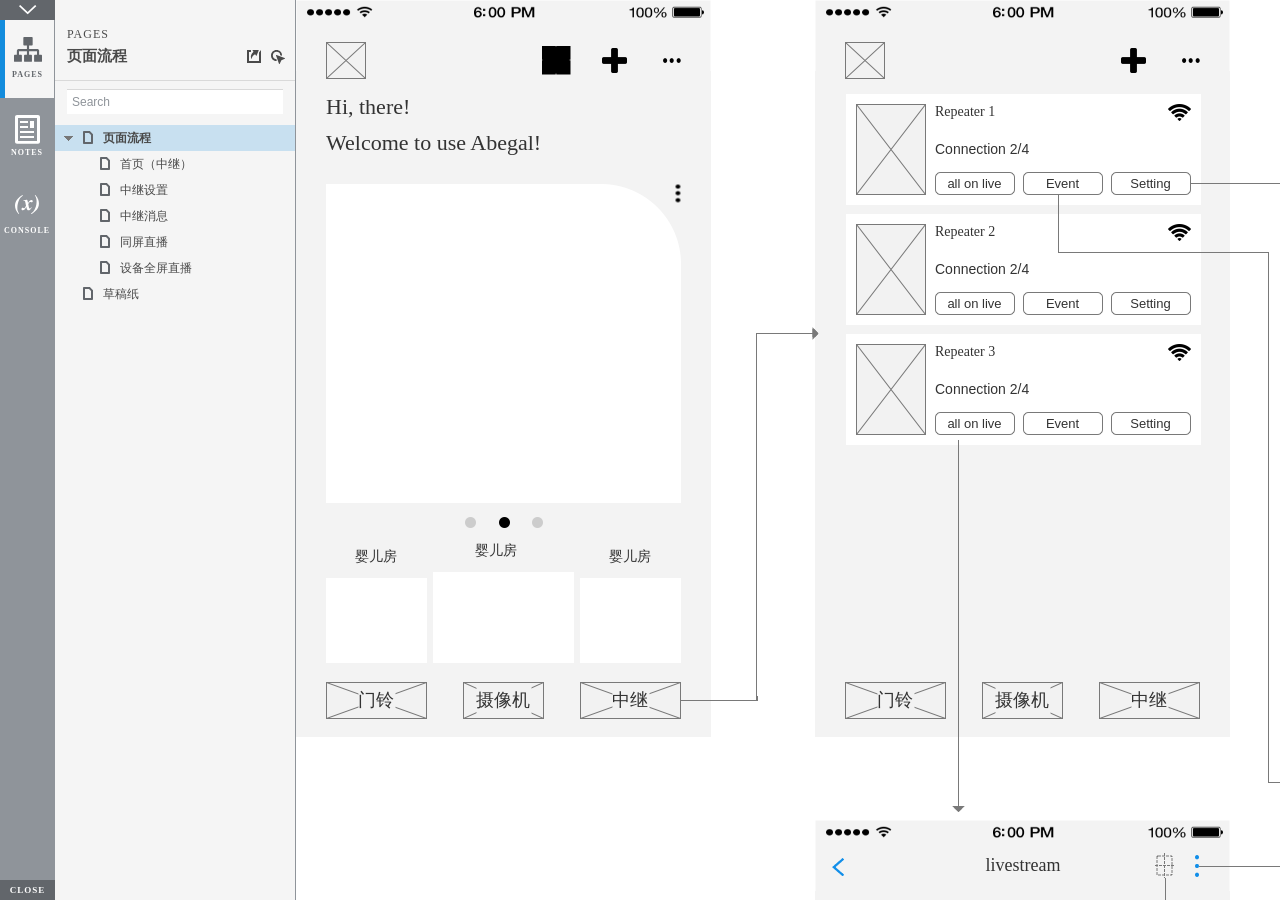
==== index.html @ 0602363d "中继模块 中继（首页） 中继设置 中继 4 路直播 中继消息&媒体管理" ====
<!DOCTYPE html>
<html xmlns="http://www.w3.org/1999/xhtml" xml:lang="en" lang="en">
<head>
    <title>Untitled Document</title>
    <meta http-equiv="X-UA-Compatible" content="IE=edge"/>
    <meta http-equiv="content-type" content="text/html; charset=utf-8" />
    <meta name="viewport" content="width=device-width, initial-scale=1.0" />
    <meta name="apple-mobile-web-app-capable" content="yes" />
    <link type="text/css" href="resources/css/reset.css" rel="Stylesheet" />
    <link type="text/css" href="resources/css/default.css" rel="Stylesheet" />
    <!--<link href='https://fonts.googleapis.com/css?family=Nunito:300' rel='stylesheet' type='text/css'>-->

    <script type="text/javascript">
        if (location.href.toString().indexOf('file://localhost/') == 0) {
            location.href = location.href.toString().replace('file://localhost/', 'file:///');
        }
    </script>

    <!-- 8.0.0.3382 -->
<script src="resources/scripts/jquery-1.7.1.min.js"></script>
<script src="resources/scripts/startPre.js"></script>
<script src="data/document.js"></script>

    <style type="text/css">

#outerContainer {
	width:1000px;
	height:1500px;
}

.vsplitbar {
    width: 3px;
    /*background: #B9B9B9;*/
    border-right: 1px solid #8f949a;
}

.vsplitbar:hover, .vsplitbar.active {
    background: #8f949a;
}

#rightPanel {
    background-color: White;
}

/*#leftPanel {
    min-width: 120px;
}*/

.splitterMask {
   position:absolute;
   top: 0;
   left: 0;
   width: 100%;
   height: 100%;
   overflow: hidden;
   background-image: url(resources/images/transparent.gif);
   z-index: 20000;
}

    </style>
    <script type="text/javascript" language="JavaScript"><!--
        var SITEMAP_COLLAPSE_VAR_NAME = 'c';
        var PLUGIN_VAR_NAME = 'g';
        var FOOTNOTES_VAR_NAME = 'fn';
        var ADAPTIVE_VIEW_VAR_NAME = 'view';
        var lastLeftPanelWidth = 295;
        var toolBarOnly = true;

        // isolate scope
        (function() {
            setUpController();
            
            var configuration = $axure.document.configuration;
            var _settings = {};
            _settings.projectId = configuration.prototypeId;
            _settings.isAxshare = configuration.isAxshare;
            _settings.loadFeedbackPlugin = configuration.loadFeedbackPlugin;
            var cHash = getHashStringVar(SITEMAP_COLLAPSE_VAR_NAME);
            _settings.startCollapsed = cHash == "1";
            if(cHash == "2") closePlayer();
            var gHash = getHashStringVar(PLUGIN_VAR_NAME);
            if(gHash == "") gHash = 1;
            _settings.startPluginGid = gHash;

            $axure.player.settings = _settings;

            $(window).bind('load', function() {
                if(CHROME_5_LOCAL && !$('body').attr('pluginDetected')) {
                    window.location = 'resources/chrome/chrome.html';
                }
            });

            $(document).ready(function() {
                $axure.page.bind('load.start', mainFrame_onload);
                $axure.messageCenter.addMessageListener(messageCenter_message);

                $(document).on('pluginShown', function (event, data) {
                    setVarInCurrentUrlHash('g', data ? data : '');
                });

                $(document).on('pluginCreated', function(event, data) {
                    if($axure.player.settings.startPluginGid == data) {
                        $axure.player.showPlugin(data);
                    }
                });

                if($axure.player.settings.loadFeedbackPlugin) {
                    if($axure.player.settings.isAxshare) {
                        $axure.utils.loadJS('/Scripts/plugins/feedback/feedback8.js');
                    } else {
                        $axure.utils.loadJS('http://share.axure.com/Scripts/plugins/feedback/feedback8.js');
                    }
                }

                if(navigator.userAgent.indexOf("MSIE") >= 0) $('#outerContainer').width('100%');
                initialize();
                if($axure.player.settings.startCollapsed) $('#outerContainer').splitter({ sizeLeft: 0 });
                else $('#outerContainer').splitter({ sizeLeft: lastLeftPanelWidth });
                $('#leftPanel').width(lastLeftPanelWidth);
                
                $(window).resize(function() { resizeContent(); });

                $('#maximizePanelContainer').hide();

                initializeLogo();

                $(window).resize();
                resizeContent();
                
                $axure.player.collapseToBar();

                if($axure.player.settings.startCollapsed) {
                    collapse();
                    $('#leftPanel').width(0);
                }

                if(MOBILE_DEVICE) {
                    $('#interfaceControlFrameMinimizeContainer').height('45px');
                    $('#interfaceControlFrameMinimizeContainer a').height('45px');
                    $('#interfaceControlFrameHeaderContainer').css('margin-top','45px');
                    $('#interfaceControlFrameCloseContainer a').css('padding','10px 0px');
                    $('#maximizePanelContainer').height('45px');//.css('top','inherit').css('bottom','0px');

                    $('body').removeClass('hashover');

                    if(IOS) {
                        $('#rightPanel').css('overflow', 'auto').css('-webkit-overflow-scrolling', 'touch').css('-ms-overflow-x', 'hidden');

                        window.addEventListener("orientationchange", function() {
                            var viewport = document.querySelector("meta[name=viewport]");
                            //so iOS doesn't zoom when switching back to portrait
                            viewport.setAttribute('content', 'width=device-width, initial-scale=1.0, maximum-scale=1.0');
                            viewport.setAttribute('content', 'width=device-width, initial-scale=1.0');
                            resizeContent();
                        }, false);

                        $axure.page.bind('load.start', function() {
                            resizeContent();
                        });
                    }
                }

            });

            function initialize() {
                var legacyQString = getQueryString("Page");
                if (legacyQString.length > 0) {
                    location.href = location.href.substring(0, location.href.indexOf("?")) + "#p=" + legacyQString;
                    return;
                }

                var mainFrame = document.getElementById("mainFrame");
                //if it's local file on safari, test if we can access mainframe after its loaded
                if(SAFARI && document.location.href.indexOf('file://') >= 0) {
                    $(mainFrame).load(function () {
                        var canAccess;
                        try {
                            var mainFrameWindow = mainFrame.contentWindow || mainFrame.contentDocument;
                            mainFrameWindow['safari_file_CORS'] = 'Y';
                            canAccess = mainFrameWindow['safari_file_CORS'] === 'Y';
                        } catch(err) {
                            canAccess = false;
                        }

                        if(!canAccess) window.location = 'resources/chrome/safari.html';
                    });
                }

                mainFrame.contentWindow.location.href = getInitialUrl();
            }

            function initializeLogo() {
                if($axure.document.configuration.logoImagePath) {
                    var image = new Image();
                    image.onload = function() {
                        $('#logoImage').css('max-width', this.width + 'px');
                        $axure.player.resizeContent();
                    };
                    image.src = $axure.document.configuration.logoImagePath;
                
                    $('#interfaceControlFrameLogoImageContainer').html('<img id="logoImage" src="" />');
                    $('#logoImage').attr('src', $axure.document.configuration.logoImagePath).load(function() { resizeContent(); });
                } else $('#interfaceControlFrameLogoImageContainer').hide();

                if ($axure.document.configuration.logoImageCaption) {
                    $('#interfaceControlFrameLogoCaptionContainer').html($axure.document.configuration.logoImageCaption);
                } else $('#interfaceControlFrameLogoCaptionContainer').hide();

                if(!$('#interfaceControlFrameLogoImageContainer').is(':visible') && !$('#interfaceControlFrameLogoCaptionContainer').is(':visible')) {
                    $('#interfaceControlFrameLogoContainer').hide();
                }
            }

            var resizeContent = $axure.player.resizeContent = function() {
                var newHeight = $(window).height();
                var newWidth = $(window).width();

                var controlContainerHeight = newHeight;// - 30;
                if($('#interfaceControlFrameLogoContainer').is(':visible')) controlContainerHeight -= $('#interfaceControlFrameLogoContainer').outerHeight();// + 16;

                $('#outerContainer').height(newHeight).width(newWidth);
                $('.vsplitbar').height(newHeight);
                $('#leftPanel').height(newHeight);
                $('#interfaceControlFrame').height(newHeight);
                $('#interfaceControlFrameContainer').height(newHeight);
                $('#interfaceControlFrameHostContainer').height(controlContainerHeight);

                $('#rightPanel').height(newHeight);
                $('#mainFrame').height(newHeight);

                if($('#leftPanel').is(':visible')) $('#rightPanel').width($(window).width() - $('#leftPanel').width() - 1);// $('.vsplitbar').width());
                else $('#rightPanel').width($(window).width());

                $(document).trigger('ContainerHeightChange',[controlContainerHeight]);

                if(MOBILE_DEVICE) {
                    if(!(getHashStringVar(ADAPTIVE_VIEW_VAR_NAME).length > 0)) $axure.messageCenter.postMessage('setAdaptiveViewForSize', {'width':newWidth, 'height':$('#rightPanel').height()});
                }
            }

            var collapseToBar = $axure.player.collapseToBar = function() {
                lastLeftPanelWidth = $('#leftPanel').width();
                $('#leftPanel').width('55px');
                $('.vsplitbar').hide();
                $('#rightPanel').width($(window).width() - $('#leftPanel').width());
                $(window).resize();
                $('#outerContainer').trigger('resize');
                toolBarOnly = true;
            }

            var expandFromBar = $axure.player.expandFromBar = function() {
                if($('.vsplitbar').is(':visible')) return;

                $('#leftPanel').width(lastLeftPanelWidth);
                $('.vsplitbar').show();
                $('#rightPanel').width($(window).width() - $('#leftPanel').width() - 1);// $('.vsplitbar').width());
                $(window).resize();
                $('#outerContainer').trigger('resize');
                toolBarOnly = false;
            }

        })();

        function messageCenter_message(message, data) {
            if(message == 'expandFrame') expand();
            else if(message == 'getCollapseFrameOnLoad' && $axure.player.settings.startCollapsed && !MOBILE_DEVICE) $axure.messageCenter.postMessage('collapseFrameOnLoad');
        }

        
        function getInitialUrl() {
            var pageName = getHashStringVar("p");
            if(pageName.length > 0) return pageName + ".html";
            else {
                var url = getFirstPageUrl($axure.document.sitemap.rootNodes);
                return (url ? url : "about:blank");
            }
        }

        function getFirstPageUrl(nodes) {
            for (var i = 0; i < nodes.length; i++) {
                var node = nodes[i];
                if (node.url) return node.url;
                else {
                    var hasChildren = (node.children && node.children.length > 0);
                    if (hasChildren) {
                        var url = getFirstPageUrl(node.children);
                        if (url) return url;
                    }
                }
            }
            return null;
        }

        function closePlayer() {
            if($axure.page.location) window.location.href = $axure.page.location;
            else {
                var pageFile = getInitialUrl();
                var currentLocation = window.location.toString();
                window.location.href = currentLocation.substr(0, currentLocation.lastIndexOf("/") + 1) + pageFile;
            }
        }

        function replaceHash(newHash) {
            var currentLocWithoutHash = window.location.toString().split('#')[0];

            //We use replace so that every hash change doesn't get appended to the history stack.
            //We use replaceState in browsers that support it, else replace the location
            if(typeof window.history.replaceState != 'undefined') {
                try {
                    //Chrome 45 (Version 45.0.2454.85 m) started throwing an error here when generated locally (this only happens with sitemap open) which broke all interactions.
                    //try catch breaks the url adjusting nicely when the sitemap is open, but all interactions and forward and back buttons work.
                    //Uncaught SecurityError: Failed to execute 'replaceState' on 'History': A history state object with URL 'file:///C:/Users/Ian/Documents/Axure/HTML/Untitled/start.html#p=home' cannot be created in a document with origin 'null'.
                    window.history.replaceState(null, null, currentLocWithoutHash + newHash);
                } catch(ex) {}
            } else {
                window.location.replace(currentLocWithoutHash + newHash);
            }
        }

        function collapse() {
            setVarInCurrentUrlHash('c', 1);
            if(!toolBarOnly) lastLeftPanelWidth = $('#leftPanel').width();

            $('#maximizePanelContainer').show();
            $('#leftPanel').hide();
            $('.vsplitbar').hide();
            $('#rightPanel').width($(window).width());
            $(window).resize();
            $('#outerContainer').trigger('resize');

            $(document).trigger('sidebarCollapse');

            if(MOBILE_DEVICE) {
                $('#maximizePanelContainer').animate({
                    top:$('#rightPanel').height() - $('#maximizePanelContainer').height()
                }, 300, 'swing', function() {
                    $('#maximizePanelContainer').css('top', 'inherit').css('bottom', '0px');
                });
            }
        }

        function expand() {
            if(MOBILE_DEVICE) {
                $('#maximizePanelContainer').css('top', '0px').css('bottom', 'inherit');
            }

            deleteVarFromCurrentUrlHash('c');
            $('#maximizePanelContainer').hide();
            $('#leftPanel').width(lastLeftPanelWidth);
            $('#leftPanel').show();
            if(!toolBarOnly) {
                $('.vsplitbar').show();
                $('#rightPanel').width($(window).width() - $('#leftPanel').width() - 1);
            } else {
                $axure.player.collapseToBar();
            }
            $(window).resize();
            $('#outerContainer').trigger('resize');

            $(document).trigger('sidebarExpanded');
        }


        function mainFrame_onload() {
            if($axure.page.pageName) document.title = $axure.page.pageName;
        }

        function getQueryString(query) {
            var qstring = self.location.href.split("?");
            if(qstring.length < 2) return "";
            return GetParameter(qstring, query);
        }
        
        function GetParameter(qstring, query) {
            var prms = qstring[1].split("&");
            var frmelements = new Array();
            var currprmeter, querystr = "";

            for(var i = 0; i < prms.length; i++) {
                currprmeter = prms[i].split("=");
                frmelements[i] = new Array();
                frmelements[i][0] = currprmeter[0];
                frmelements[i][1] = currprmeter[1];
            }

            for(j = 0; j < frmelements.length; j++) {
                if(frmelements[j][0].toLowerCase() == query.toLowerCase()) {
                    querystr = frmelements[j][1];
                    break;
                }
            }
            return querystr;
        }
        
        function getHashStringVar(query) {
            var qstring = self.location.href.split("#");
            if(qstring.length < 2) return "";
            return GetParameter(qstring, query);
        }

        function setHashStringVar(currentHash, varName, varVal) {
            var varWithEqual = varName + '=';
            var poundVarWithEqual = varVal === '' ? '' :  '#' + varName + '=' + varVal;
            var ampVarWithEqual = varVal === '' ? '' :  '&' + varName + '=' + varVal;
            var hashToSet = '';

            var pageIndex = currentHash.indexOf('#' + varWithEqual);
            if(pageIndex == -1) pageIndex = currentHash.indexOf('&' + varWithEqual);
            if(pageIndex != -1) {
                var newHash = currentHash.substring(0, pageIndex);

                newHash = newHash == '' ? poundVarWithEqual : newHash + ampVarWithEqual;

                var ampIndex = currentHash.indexOf('&', pageIndex + 1);
                if(ampIndex != -1) {
                    newHash = newHash == '' ? '#' + currentHash.substring(ampIndex + 1) : newHash + currentHash.substring(ampIndex);
                }
                hashToSet = newHash;
            } else if(currentHash.indexOf('#') != -1) {
                hashToSet = currentHash + ampVarWithEqual;
            } else {
                hashToSet = poundVarWithEqual;
            }

            if(hashToSet != '' || varVal == '') {
                return hashToSet;
            }

            return null;
        }

        function setVarInCurrentUrlHash(varName, varVal) {
            var newHash = setHashStringVar(window.location.hash, varName, varVal);

            if(newHash != null) {
                replaceHash(newHash);
            }
        }

        function deleteHashStringVar(currentHash, varName) {
            var varWithEqual = varName + '=';

            var pageIndex = currentHash.indexOf('#' + varWithEqual);
            if(pageIndex == -1) pageIndex = currentHash.indexOf('&' + varWithEqual);
            if(pageIndex != -1) {
                var newHash = currentHash.substring(0, pageIndex);

                var ampIndex = currentHash.indexOf('&', pageIndex + 1);

                //IF begin of string....if none blank, ELSE # instead of & and rest
                //IF in string....prefix + if none blank, ELSE &-rest
                if(newHash == '') { //beginning of string
                    newHash = ampIndex != -1 ? '#' + currentHash.substring(ampIndex + 1) : '';
                } else { //somewhere in the middle
                    newHash = newHash + (ampIndex != -1 ? currentHash.substring(ampIndex) : '');
                }

                return newHash;
            }

            return null;
        }

        function deleteVarFromCurrentUrlHash(varName) {
            var newHash = deleteHashStringVar(window.location.hash, varName);

            if(newHash != null) {
                replaceHash(newHash);
            }
        }
    --></script>
    
    <link type="text/css" rel="Stylesheet" href="plugins/sitemap/styles/sitemap.css" />
    <link type="text/css" rel="Stylesheet" href="plugins/page_notes/styles/page_notes.css" />
    <link type="text/css" rel="Stylesheet" href="plugins/debug/styles/debug.css" />
    <script src="resources/scripts/startPost.js"></script>


    <!--<link type="text/css" rel="Stylesheet" href="plugins/recordplay/styles/recordplay.css" />
    <script type="text/javascript" src="plugins/recordplay/recordplay.js"></script>-->
    

</head>
<body scroll="no" class="hashover">
    <div id="outerContainer">

        <div id="leftPanel">
            <div id="interfaceControlFrame">
                <div id="interfaceControlFrameMinimizeContainer">
                    <a title="Collapse" id="interfaceControlFrameMinimizeButton" onclick="collapse();">&nbsp;</a>
                </div>
                <div id="interfaceControlFrameHeaderContainer">
                    <ul id="interfaceControlFrameHeader"></ul>
                </div>
                <div id="interfaceControlFrameContainer">
                    <div id="interfaceControlFrameLogoContainer">
                        <div id="interfaceControlFrameLogoImageContainer"></div>
                        <div id="interfaceControlFrameLogoCaptionContainer"></div>
                    </div>
                    <div id="interfaceControlFrameHostContainer">
                    </div>
                </div>
                <div id="interfaceControlFrameCloseContainer">
                    <a title="Close" id="interfaceControlFrameCloseButton" onclick="closePlayer();">CLOSE</a>
                </div>
            </div>
        </div>
        <div id="rightPanel">
            <iframe id="mainFrame" name="mainFrame" width="100%" height="100%" src="" frameborder="0" style="display: block;" webkitallowfullscreen mozallowfullscreen allowfullscreen></iframe>
        </div>

    </div>

    <div id="maximizePanelContainer">
        <iframe id="expandFrame" src="resources/expand.html" width="100%" height="100%" scrolling="no" allowtransparency="true" frameborder="0"></iframe>
    </div>

</body>
</html>
---- resources/css/default.css ----
﻿body {
  font-family : Arial, Helvetica, Sans-Serif;
  background-color: #8f949a;
  overflow:hidden;
}
a {
  cursor: pointer;
}

input[type="radio"], input[type="checkbox"] {
    margin: 0px 9px 0px 0px;
    vertical-align: bottom;
}

input {
    -webkit-box-sizing: border-box;
    -moz-box-sizing: border-box;
    box-sizing: border-box;
}

#maximizePanelContainer {
  font-size: 4px;
  position:absolute;
  left: 0px;
  top: 0px;
  width: 55px;
  height: 20px;
  overflow: visible;
  z-index: 1000;
}
#maximizePanelOver {
    position: absolute;
    left: 0px;
    top: 0px;
    width: 55px;
    height: 20px;
}
.maximizePanel {
    position: absolute;
    left: 0px;
    top: 0px;
    width: 55px;
    height: 20px;
    background: #a2a2a2 url('../images/expand.png') no-repeat center center;
    background: url('../images/expand.svg') no-repeat center center, linear-gradient(rgba(200,200,200,.5),rgba(200,200,200,.5));
    cursor: pointer;
}

#interfaceControlFrameMinimizeContainer {
  position:absolute;
    top: 0px;
    left: 0px;
  font-size: 2px; /*for IE*/
  text-align: right;
  z-index: 100;
    height: 20px;
    width: 55px;
    background-color: #62666b;
}
#interfaceControlFrameMinimizeContainer a {
    display: inline-block;
    width: 55px;
    height: 20px;
    font-size: 2px;
    background: url('../images/close.png') no-repeat center center;
    background: url('../images/close.svg') no-repeat center center, linear-gradient(transparent,transparent);
    text-decoration: none;
}

.hashover #interfaceControlFrameMinimizeContainer a:hover {
    background: url('../images/close_hover.png') no-repeat center center;
    background: url('../images/close_hover.svg') no-repeat center center, linear-gradient(transparent,transparent);
}

#interfaceControlFrame {
    margin: 0px 0px 0px 55px;
}

#interfaceControlFrameCloseContainer {
    /*display: none;*/
    position:absolute;
    bottom: 0px;
    left: 0px;
    font-size: 9px;
    font-family: 'Trebuchet MS';
    font-weight: bold;
    letter-spacing: 1px;
    z-index: 100;
    width: 55px;
    background-color: #62666b;
    text-align: center;  
}
#interfaceControlFrameCloseContainer a {
    display: inline-block;
    width: 55px;
    color: #ffffff;
    padding: 5px 0px;
}

#interfaceControlFrameHeader li a {
    display: block;
    width: 54px;
    height: 78px;
    text-align: center;
    padding-top: 50px;
    outline: none;
    margin-right: 1px;
    text-decoration: none;
    color: #ffffff;
    white-space: nowrap;
    background-color: transparent;
    background-repeat: no-repeat;
    background-position: 50% 17px;
    box-sizing: border-box;
    -moz-box-sizing: border-box;
    -webkit-box-sizing: border-box;
    border-left: 4px solid transparent;
    border-right: 4px solid transparent;
}

.hashover #interfaceControlFrameHeader li a:hover {
    background-color: transparent;
    background-repeat: no-repeat;
    background-position: 50% 17px;
    color: #c2c2c2;
}

#interfaceControlFrameHeader li a.selected, #interfaceControlFrameHeader li a.selected:hover {
    background-color: #f5f5f5;
    background-repeat: no-repeat;
    background-position: 50% 17px;
    color: #62666b;
    border-left: 5px solid #138CDD;
}

#interfaceControlFrameHeaderContainer {
    float: left;
    overflow: visible;
    width: 55px;
    margin-left: -55px;
    margin-top: 20px;
}

#interfaceControlFrameHeader {
    position: relative;
    list-style: none;
    font-size: 8px;
    z-index: 50;
    font-family: 'Trebuchet MS';
    font-weight: bold;
    letter-spacing: 1px;
}

#interfaceControlFrameContainer {
    float: right;
    background-color: #f5f5f5;
    overflow: hidden;
    width: 100%;
}

#interfaceControlFrameLogoContainer {
  background-color: White;
  padding: 20px 10px 10px 10px;
  overflow: hidden;
}

#interfaceControlFrameLogoImageContainer {
  text-align: center;
}

#interfaceControlFrameLogoCaptionContainer {
  text-align: center;
  margin: 5px 10px 0px 10px;
  font-size: 12px;
  color: #4a4a4a;
}

#logoImage {
    width: 100%;
}

.emptyStateContainer {
    text-align: center;
    padding: 0px 10px;
    margin-top: 32px
}

.emptyStateTitle {
    margin: 0px 0px 9px 0px;
    font-weight: bold;
}

.emptyStateContent {
    line-height: 16px;
}

.dottedDivider {
    height: 2px;
    margin: 15px 0px 15px 0px;
    background: url('../images/divider.png') no-repeat center center;
    background: url('../images/divider.svg') no-repeat center center, linear-gradient(transparent,transparent);
}

.nondottedDivider {
    height: 2px;
    margin: 9px 0px 9px 0px;
}
---- plugins/sitemap/styles/sitemap.css ----
﻿
#sitemapHost {
    font-size: 12px;
    color:#4a4a4a;
    height: 100%;
}

#sitemapHostBtn a {
    background: url('images/sitemap_on.png');
    background: url('images/sitemap_on.svg'),linear-gradient(transparent, transparent);
}

.hashover #sitemapHostBtn a:hover {
    background: url('images/sitemap_hover.png');
    background: url('images/sitemap_hover.svg'),linear-gradient(transparent, transparent);
}

#sitemapHostBtn a.selected, #sitemapHostBtn a.selected:hover {
    background: url('images/sitemap_off.png');
    background: url('images/sitemap_off.svg'),linear-gradient(transparent, transparent);
}

#sitemapHost .pageButtonHeader {
    top: -27px;
}

#sitemapTreeContainer {
    overflow: auto;
    width: 100%;
    height: 100%;
    -webkit-overflow-scrolling: touch;
}

.sitemapTree {
    margin: 0px 0px 10px 0px;
    overflow:visible;
}

.sitemapTree ul {
    list-style-type: none;
    margin: 0px 0px 0px 0px;
    padding-left: 0px;
}

.sitemapPlusMinusLink 
{
}

.sitemapMinus 
{
	vertical-align:middle;
    background: url('images/minus.gif');
    background-repeat: no-repeat;
	margin-right: 3px;	
	margin-bottom: 1px;
    height:9px;
    width:9px;
    display:inline-block;
}

.sitemapPlus 
{
	vertical-align:middle;
    background: url('images/plus.gif');
    background-repeat: no-repeat;
	margin-right: 3px;	
	margin-bottom: 1px;
	height:9px;
    width:9px;
    display:inline-block;
}

.sitemapPageLink 
{
    margin-left: 0px;
}

.sitemapPageIcon 
{
	margin: 0px 0px -3px 4px;
    width: 16px;
    height: 16px;
    display: inline-block;
    background: url('images/page.png') no-repeat center center;
    background: url('images/page.svg') no-repeat center center, linear-gradient(transparent,transparent);
}

.sitemapFlowIcon
{
    background: url('images/flow.png') no-repeat center center;
    background: url('images/flow.svg') no-repeat center center, linear-gradient(transparent,transparent);
}

.sitemapFolderIcon
{
    background: url('images/folder_closed.png') no-repeat center center;
    background: url('images/folder_closed.svg') no-repeat center center, linear-gradient(transparent,transparent);
}

.sitemapFolderOpenIcon
{
    background: url('images/folder_open.png') no-repeat center center;
    background: url('images/folder_open.svg') no-repeat center center, linear-gradient(transparent,transparent);
}

.sitemapPageName 
{
    margin-left: 7px;
}

.sitemapNode 
{
    /*margin:4px 0px 4px 0px;*/
    white-space:nowrap;
}

.sitemapPageLinkContainer {
    /*display: inline-block;*/
    margin-left: 0px;
    padding: 4px 0px 4px 0px;
}
/*
.sitemapNode div
{
	padding-top: 1px; 
	padding-bottom: 3px;
    padding-left: 20px;
	height: 14px;
}
*/

.sitemapExpandableNode 
{
	margin-left: 0px;
}

.sitemapHighlight 
{
    /*display: inline-block;*/
	background-color : #C8E0F0;
    font-weight: bold;
}

.sitemapGreyedName
{
	color: #AAA;
}


.pluginNameHeader
{
    font-family: 'Trebuchet MS';
	font-size: 12px;
    letter-spacing: 1px;
	/*font-weight: bold;*/
	white-space: nowrap;
    margin-bottom: 5px;
}

.pageNameHeader
{
    font-family: 'Trebuchet MS';
    /*display: inline-block;*/
    /*float: left;*/
	font-size: 15px;
	font-weight: bold;
	/*height: 23px;*/
    padding-right: 77px;
	white-space: nowrap;
    overflow: hidden;
    text-overflow: ellipsis;
}

.pageButtonHeader
{
    float: right;
    position: relative;
    /*width: 72px;*/
	height: 24px;
    top: -22px;
    margin-bottom: -24px;
}

.sitemapHeader
{
    padding-top: 27px;
    border-bottom: 1px solid #d9d9d9;
    min-width: 110px;
}

.sitemapToolbar {
    margin: 0px 5px 14px 12px;
}

.sitemapToolbarButton
{
    float: left;
    width: 22px;
    height: 22px;
    border: 1px solid transparent;
}

#linksButton {
    background: url('images/share.png') no-repeat center center;
    background: url('images/share.svg') no-repeat center center, linear-gradient(transparent,transparent);
}

#linksButton:hover {
    background: url('images/share_hover.png') no-repeat center center;
    background: url('images/share_hover.svg') no-repeat center center, linear-gradient(transparent,transparent);
}

#linksButton.sitemapToolbarButtonSelected, .hashover #linksButton.sitemapToolbarButtonSelected:hover {
    background: url('images/share_on.png') no-repeat center center;
    background: url('images/share_on.svg') no-repeat center center, linear-gradient(transparent,transparent);
}

#adaptiveButton {
    background: url('images/views.png') no-repeat center center;
    background: url('images/views.svg') no-repeat center center, linear-gradient(transparent,transparent);
}

#adaptiveButton:hover {
    background: url('images/views_hover.png') no-repeat center center;
    background: url('images/views_hover.svg') no-repeat center center, linear-gradient(transparent,transparent);
}

#adaptiveButton.sitemapToolbarButtonSelected, #adaptiveButton.sitemapToolbarButtonSelected:hover {
    background: url('images/views_on.png') no-repeat center center;
    background: url('images/views_on.svg') no-repeat center center, linear-gradient(transparent,transparent);
}

#highlightInteractiveButton {
    background: url('images/hotspots.png') no-repeat center center;
    background: url('images/hotspots.svg') no-repeat center center, linear-gradient(transparent,transparent);
    margin-top: 1px;
}

#highlightInteractiveButton:hover {
    background: url('images/hotspots_hover.png') no-repeat center center;
    background: url('images/hotspots_hover.svg') no-repeat center center, linear-gradient(transparent,transparent);
}

#highlightInteractiveButton.sitemapToolbarButtonSelected, #highlightInteractiveButton.sitemapToolbarButtonSelected:hover {
    background: url('images/hotspots_on.png') no-repeat center center;
    background: url('images/hotspots_on.svg') no-repeat center center, linear-gradient(transparent,transparent);
}

/*#variablesButton {
    background: url('images/229_variables_16.png') no-repeat center center;
}*/

#searchButton {
    background: url('images/232_search_16.png') no-repeat center center;
}

.sitemapLinkContainer
{
	margin-top: 8px;
	padding-right: 5px;
	/*font-size: 12px;*/
}

.sitemapLinkField 
{
	width: 100%;
	font-size: 12px;
	margin-top: 3px;
    padding: 5px;
}

.sitemapRadioSelected {
    font-weight: bold;
}

.sitemapOptionContainer
{
	margin-top: 8px;
	padding-right: 5px;
	/*font-size: 12px;*/
}

#sitemapOptionsDiv
{
	margin-top: 10px;
	/*margin-left: 16px;*/
}

#viewSelectDiv
{
    padding: 2px 0px 0px 0px;
	/*margin-left: 5px;*/
}

#viewSelect
{
	width: 70%;
}

.sitemapUrlOption
{
	padding-bottom: 8px;
}

.optionLabel
{
	font-size: 12px;
}

.sitemapPopupContainer
{
    display: none;
    position: absolute;
	background-color: #F4F4F4;
	border: 1px solid #B9B9B9;
	padding: 5px 5px 5px 5px;
	margin: 5px 0px 0px 5px;
    z-index: 1;
}

#sitemapLinksContainer {
    border-top: 1px solid #d9d9d9;
    padding: 10px;
    margin-left: 0px;
    /*line-height: 18px;*/
}

#adaptiveViewsContainer {
    border-top: 1px solid #d9d9d9;
    padding: 10px;
    margin-left: 0px;
    line-height: 18px;
}

.adaptiveViewOption
{
	padding: 2px;
}

.adaptiveViewOption:hover
{ 
	background-color: rgb(204,235,248);
	cursor: pointer;
}

.currentAdaptiveView {
    font-weight: bold;
}

.adaptiveCheckboxDiv {
	height: 15px;
	width: 15px;
	float: left;
}

.checkedAdaptive {
	background: url('images/adaptivecheck.png') no-repeat center center;
}

/*#variablesContainer 
{
	max-height: 350px;
	overflow: auto;
}*/

/*#variablesClearLink 
{
	color: #069;
	left: 5px;
}*/

#searchDiv {
    padding: 8px 12px 11px 12px;
}

#searchBox {
    width: 100%;
    border: none;
    border-top: 1px solid #d9d9d9;
    /*border-bottom: 1px solid #d9d9d9;*/
    padding: 5px;
    font-size: 12px;
}

.searchBoxHint 
{
	color: #8f949a;
	/*font-style: italic;*/
}

#sitemapLinksPageName
{
	font-weight: bold;
}

#sitemapOptionsHeader
{
	font-weight: bold;
}
---- plugins/page_notes/styles/page_notes.css ----
﻿#pageNotesHost {
    font-size: 12px;
    color:#4a4a4a;
    height: 100%;
}

#pageNotesHostBtn a {
    background: url('images/notes_on.png');
    background: url('images/notes_on.svg'),linear-gradient(transparent, transparent);
}

.hashover #pageNotesHostBtn a:hover {
    background: url('images/notes_hover.png');
    background: url('images/notes_hover.svg'),linear-gradient(transparent, transparent);
}

#pageNotesHostBtn a.selected, #pageNotesHostBtn a.selected:hover {
    background: url('images/notes_off.png');
    background: url('images/notes_off.svg'),linear-gradient(transparent, transparent);
}

#footnotesButton {
    background: url('images/footnotes.png') no-repeat center center;
    background: url('images/footnotes.svg') no-repeat center center,linear-gradient(transparent, transparent);
}

#footnotesButton:hover {
    background: url('images/footnotes_hover.png') no-repeat center center;
    background: url('images/footnotes_hover.svg') no-repeat center center,linear-gradient(transparent, transparent);
}

#footnotesButton.sitemapToolbarButtonSelected, #footnotesButton.sitemapToolbarButtonSelected:hover {
    background: url('images/footnotes_on.png') no-repeat center center;
    background: url('images/footnotes_on.svg') no-repeat center center,linear-gradient(transparent, transparent);
}

.nextPageButton {
    background: url('images/forward.png') no-repeat center center;
    background: url('images/forward.svg') no-repeat center center,linear-gradient(transparent, transparent);    
}

.nextPageButton:hover {
    background: url('images/forward_hover.png') no-repeat center center;
    background: url('images/forward_hover.svg') no-repeat center center,linear-gradient(transparent, transparent);    
}

.prevPageButton {
    background: url('images/back.png') no-repeat center center;
    background: url('images/back.svg') no-repeat center center,linear-gradient(transparent, transparent);    
}

.prevPageButton:hover {
    background: url('images/back_hover.png') no-repeat center center;
    background: url('images/back_hover.svg') no-repeat center center,linear-gradient(transparent, transparent);    
}

#pageNotesScrollContainer 
{
    overflow: auto;
    width: 100%;
    /*height: 100%;*/
    -webkit-overflow-scrolling: touch;
}    

#pageNotesContainer 
{
    /*padding: 10px 10px 10px 12px;*/
}

#pageNotesContent 
{
	overflow: visible;
}

.pageNoteContainer 
{
    padding: 10px;
}

.pageNoteName 
{
    font-family: 'Trebuchet MS';
	font-size: 14px;
    font-weight: bold;
	margin-bottom: 5px;
	/*text-decoration: underline;*/
	white-space: nowrap;
}

.pageNote 
{
    line-height: 21px;
	/*margin-bottom: 20px;*/
}

.widgetNoteContainer {
    padding: 10px;
    border-bottom: 1px solid transparent;
    border-top: 1px solid transparent;
    cursor: pointer;
}

.widgetNoteContainerSelected {
    background-color: white;
    border-bottom: 1px solid #c2c2c2;
    border-top: 1px solid #c2c2c2;
}

/*.widgetNoteContainer:hover {
    background-color: white;
    //border-bottom: 1px solid #c2c2c2;
    //border-top: 1px solid #c2c2c2;
}*/

.widgetNoteFootnote {
    display: inline-block;
    /*vertical-align: top;
    margin: 2px 5px 10px 0px;
    padding: 1px 6px;
    font-size: 10px;
    color: #ffffff;
    background-color: #0a6cd6;*/
    width: 13px;
    height: 12px;
    padding-top: 1px;
    text-align: center;
    background-color: #138CDD;
    /*-moz-box-shadow: 1px 1px 3px #aaa;
    -webkit-box-shadow: 1px 1px 3px #aaa;
    box-shadow: 1px 1px 3px #aaa;*/
    font-size: 0px;
    margin-right: 8px;
}

div.annnoteline {
    display: inline-block;
    width: 9px;
    height: 1px;
    border-bottom: 1px solid white;
    margin-top: 1px;
}

.widgetNoteLabel {
    display: inline-block;
    vertical-align: top;
    font-family: 'Trebuchet MS';
	font-size: 14px;
    font-weight: bold;
	margin-bottom: 5px;    
}

.noteLink {
    text-decoration: inherit;
    color: inherit;
}

.noteLink:hover {
    background-color: white;
}
---- plugins/debug/styles/debug.css ----
﻿#debugHost {
    font-size: 12px;
    color:#4a4a4a;
    height: 100%;
}

#debugHostBtn a {
    background: url('images/variables_on.png');
    background: url('images/variables_on.svg'),linear-gradient(transparent, transparent);
}

.hashover #debugHostBtn a:hover {
    background: url('images/variables_hover.png');
    background: url('images/variables_hover.svg'),linear-gradient(transparent, transparent);
}

#debugHostBtn a.selected, #debugHostBtn a.selected:hover {
    background: url('images/variables_off.png');
    background: url('images/variables_off.svg'),linear-gradient(transparent, transparent);
}

#debugHeader .pageNameHeader {
    padding-right: 0px;
}

#variablesClearLink {
    display: inline-block;
    margin-bottom: 15px;
}

#variablesClearLink:hover {
    color: #0a6cd6;
}

#traceClearLink {
    display: inline-block;
    margin-bottom: 15px;
}

#traceClearLink:hover {
    color: #0a6cd6;
}

#debugScrollContainer 
{
    overflow: auto;
    width: 100%;
    height: 100%;
    -webkit-overflow-scrolling: touch;
}

#debugContainer {
        padding: 10px 10px 10px 10px;
}

.variableName
{
	font-weight: bold;
}

.variableDiv
{
    margin-bottom: 20px;
    line-height: 16px;

}

#variablesContainer {
    padding-bottom: 5px;
    /*overflow: auto;*/
}

#traceContainer {
    padding-top: 15px;
    /*padding: 0px 10px 10px 10px;*/
}

.debugToolbarButton 
{
	font-size: 1em;
	color: #069;
}

.axEventBlock {
    display: inline-block;
    width: 100%;
    margin: 5px 0px 5px 0px;
    line-height: 21px;
}

/*a.axEventBlock:hover {
    background-color: #069;
    color: white;
}*/

.axTime {
    margin: 0px 0px 0px 0px;
    font-size: 11px;
    color: #b1b3b5;
}

.axLabel {
    margin: 0px 0px 5px 0px;
    font-family: 'Trebuchet MS';
    font-size: 14px;
    font-weight: bold;
}

.lastAxEvent {
    margin-bottom: 10px;
    border-bottom: 1px solid #c2c2c2;
    padding-bottom: 10px;
}

.axEvent {
    margin: 0px 0px 5px 0px;
    font-weight: bold;
}

.axCase {
    margin: 0px 0px 5px 8px;
    font-style: italic;
}

.axAction {
    margin: 0px 0px 5px 13px;
}

#traceEmptyState.emptyStateContainer {
    margin-top: 0px;
}

.debugLinksContainer {
    text-align: right;
}
---- plugins/recordplay/styles/recordplay.css ----
﻿#recordPlayHost {
    font-size: 12px;
    color:#333;
    height: 100%;
}


#recordPlayContainer 
{
    overflow: auto;
    width: 100%;
    height: 100%;
    padding: 10px 10px 10px 10px;
}

#recordPlayToolbar 
{
	margin: 5px 5px 5px 5px;
    height: 22px;
}

#recordPlayToolbar .recordPlayButton
{
    float: left;
    width: 22px;
    height: 22px;
    border: 1px solid transparent;
}

#recordPlayToolbar .recordPlayButton:hover
{
    border: 1px solid rgb(0,157,217);
    background-color : rgb(166,221,242);
}

#recordPlayToolbar .recordPlayButton:active
{
    border: 1px solid rgb(0,157,217);
    background-color : rgb(204,235,248);
}

#recordPlayToolbar .recordPlayButtonSelected {
    border: 1px solid rgb(0,157,217);
    background-color : rgb(204,235,248);    
}

#recordButton {
    background: url('../../sitemap/styles/images/233_hyperlink_16.png') no-repeat center center;
}

#playButton {
    background: url('../../sitemap/styles/images/225_responsive_16.png') no-repeat center center;
}

#stopButton {
    background: url('../../sitemap/styles/images/228_togglenotes_16.png') no-repeat center center;
}

#deleteButton {
    background: url('../../sitemap/styles/images/231_event_16.png') no-repeat center center;
}

#recordNameHeader
{
    /* yeah??*/
	font-size: 13px;
	font-weight: bold;
	height: 23px;
	white-space: nowrap;
}

#recordPlayContent 
{
    /* yeah??*/
	overflow: visible;
}

.recordPlayName 
{
	font-size: 12px;
	margin-bottom: 5px;
	text-decoration: underline;
	white-space: nowrap;
}

.recordPlay 
{
	margin-bottom: 10px;
}
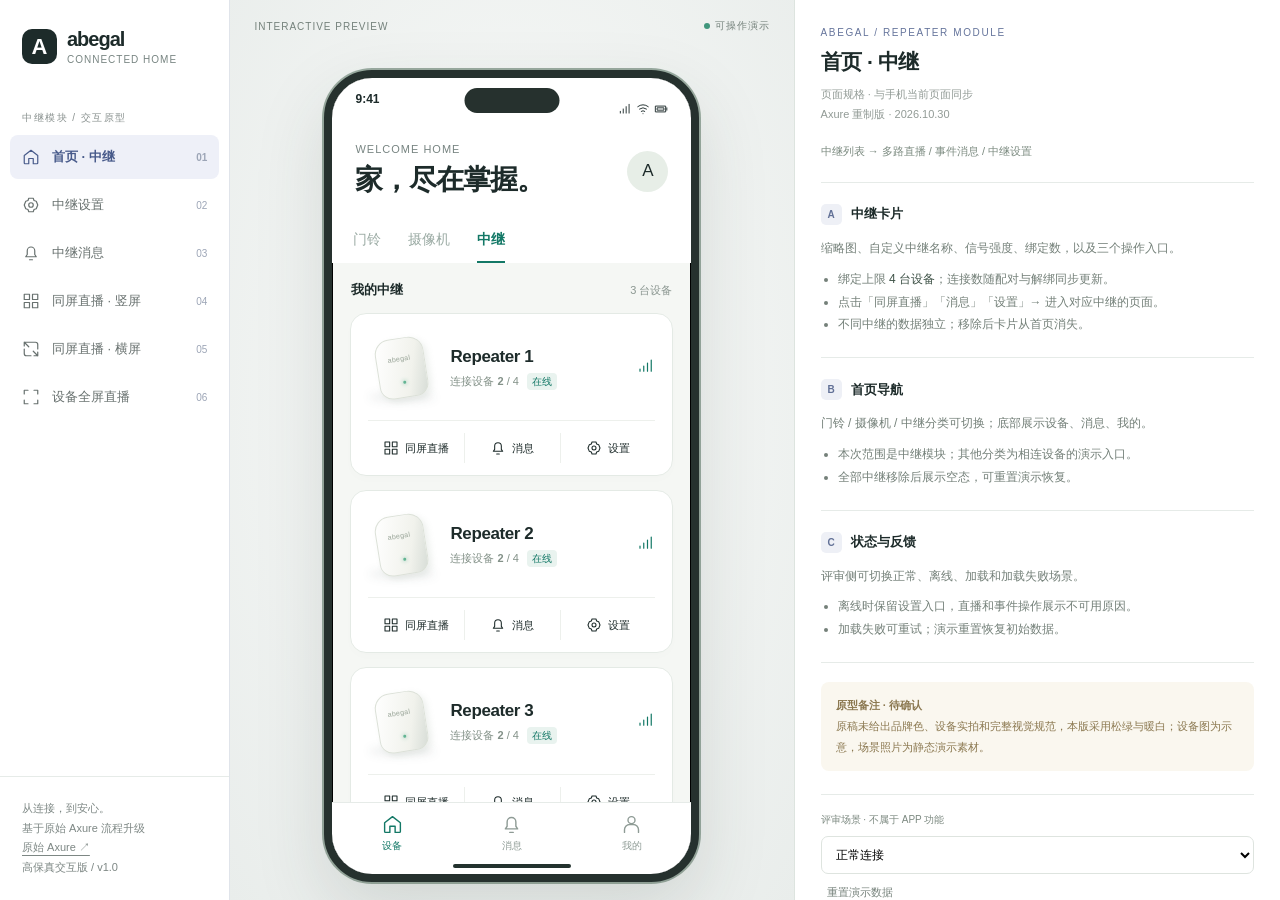
==== commit aafd0c6d: "feat: upgrade repeater interactive prototype" ====
--- a/index.html
+++ b/index.html
@@ -1,519 +1,3 @@
-<!DOCTYPE html>
-<html xmlns="http://www.w3.org/1999/xhtml" xml:lang="en" lang="en">
-<head>
-    <title>Untitled Document</title>
-    <meta http-equiv="X-UA-Compatible" content="IE=edge"/>
-    <meta http-equiv="content-type" content="text/html; charset=utf-8" />
-    <meta name="viewport" content="width=device-width, initial-scale=1.0" />
-    <meta name="apple-mobile-web-app-capable" content="yes" />
-    <link type="text/css" href="resources/css/reset.css" rel="Stylesheet" />
-    <link type="text/css" href="resources/css/default.css" rel="Stylesheet" />
-    <!--<link href='https://fonts.googleapis.com/css?family=Nunito:300' rel='stylesheet' type='text/css'>-->
-
-    <script type="text/javascript">
-        if (location.href.toString().indexOf('file://localhost/') == 0) {
-            location.href = location.href.toString().replace('file://localhost/', 'file:///');
-        }
-    </script>
-
-    <!-- 8.0.0.3382 -->
-<script src="resources/scripts/jquery-1.7.1.min.js"></script>
-<script src="resources/scripts/startPre.js"></script>
-<script src="data/document.js"></script>
-
-    <style type="text/css">
-
-#outerContainer {
-	width:1000px;
-	height:1500px;
-}
-
-.vsplitbar {
-    width: 3px;
-    /*background: #B9B9B9;*/
-    border-right: 1px solid #8f949a;
-}
-
-.vsplitbar:hover, .vsplitbar.active {
-    background: #8f949a;
-}
-
-#rightPanel {
-    background-color: White;
-}
-
-/*#leftPanel {
-    min-width: 120px;
-}*/
-
-.splitterMask {
-   position:absolute;
-   top: 0;
-   left: 0;
-   width: 100%;
-   height: 100%;
-   overflow: hidden;
-   background-image: url(resources/images/transparent.gif);
-   z-index: 20000;
-}
-
-    </style>
-    <script type="text/javascript" language="JavaScript"><!--
-        var SITEMAP_COLLAPSE_VAR_NAME = 'c';
-        var PLUGIN_VAR_NAME = 'g';
-        var FOOTNOTES_VAR_NAME = 'fn';
-        var ADAPTIVE_VIEW_VAR_NAME = 'view';
-        var lastLeftPanelWidth = 295;
-        var toolBarOnly = true;
-
-        // isolate scope
-        (function() {
-            setUpController();
-            
-            var configuration = $axure.document.configuration;
-            var _settings = {};
-            _settings.projectId = configuration.prototypeId;
-            _settings.isAxshare = configuration.isAxshare;
-            _settings.loadFeedbackPlugin = configuration.loadFeedbackPlugin;
-            var cHash = getHashStringVar(SITEMAP_COLLAPSE_VAR_NAME);
-            _settings.startCollapsed = cHash == "1";
-            if(cHash == "2") closePlayer();
-            var gHash = getHashStringVar(PLUGIN_VAR_NAME);
-            if(gHash == "") gHash = 1;
-            _settings.startPluginGid = gHash;
-
-            $axure.player.settings = _settings;
-
-            $(window).bind('load', function() {
-                if(CHROME_5_LOCAL && !$('body').attr('pluginDetected')) {
-                    window.location = 'resources/chrome/chrome.html';
-                }
-            });
-
-            $(document).ready(function() {
-                $axure.page.bind('load.start', mainFrame_onload);
-                $axure.messageCenter.addMessageListener(messageCenter_message);
-
-                $(document).on('pluginShown', function (event, data) {
-                    setVarInCurrentUrlHash('g', data ? data : '');
-                });
-
-                $(document).on('pluginCreated', function(event, data) {
-                    if($axure.player.settings.startPluginGid == data) {
-                        $axure.player.showPlugin(data);
-                    }
-                });
-
-                if($axure.player.settings.loadFeedbackPlugin) {
-                    if($axure.player.settings.isAxshare) {
-                        $axure.utils.loadJS('/Scripts/plugins/feedback/feedback8.js');
-                    } else {
-                        $axure.utils.loadJS('http://share.axure.com/Scripts/plugins/feedback/feedback8.js');
-                    }
-                }
-
-                if(navigator.userAgent.indexOf("MSIE") >= 0) $('#outerContainer').width('100%');
-                initialize();
-                if($axure.player.settings.startCollapsed) $('#outerContainer').splitter({ sizeLeft: 0 });
-                else $('#outerContainer').splitter({ sizeLeft: lastLeftPanelWidth });
-                $('#leftPanel').width(lastLeftPanelWidth);
-                
-                $(window).resize(function() { resizeContent(); });
-
-                $('#maximizePanelContainer').hide();
-
-                initializeLogo();
-
-                $(window).resize();
-                resizeContent();
-                
-                $axure.player.collapseToBar();
-
-                if($axure.player.settings.startCollapsed) {
-                    collapse();
-                    $('#leftPanel').width(0);
-                }
-
-                if(MOBILE_DEVICE) {
-                    $('#interfaceControlFrameMinimizeContainer').height('45px');
-                    $('#interfaceControlFrameMinimizeContainer a').height('45px');
-                    $('#interfaceControlFrameHeaderContainer').css('margin-top','45px');
-                    $('#interfaceControlFrameCloseContainer a').css('padding','10px 0px');
-                    $('#maximizePanelContainer').height('45px');//.css('top','inherit').css('bottom','0px');
-
-                    $('body').removeClass('hashover');
-
-                    if(IOS) {
-                        $('#rightPanel').css('overflow', 'auto').css('-webkit-overflow-scrolling', 'touch').css('-ms-overflow-x', 'hidden');
-
-                        window.addEventListener("orientationchange", function() {
-                            var viewport = document.querySelector("meta[name=viewport]");
-                            //so iOS doesn't zoom when switching back to portrait
-                            viewport.setAttribute('content', 'width=device-width, initial-scale=1.0, maximum-scale=1.0');
-                            viewport.setAttribute('content', 'width=device-width, initial-scale=1.0');
-                            resizeContent();
-                        }, false);
-
-                        $axure.page.bind('load.start', function() {
-                            resizeContent();
-                        });
-                    }
-                }
-
-            });
-
-            function initialize() {
-                var legacyQString = getQueryString("Page");
-                if (legacyQString.length > 0) {
-                    location.href = location.href.substring(0, location.href.indexOf("?")) + "#p=" + legacyQString;
-                    return;
-                }
-
-                var mainFrame = document.getElementById("mainFrame");
-                //if it's local file on safari, test if we can access mainframe after its loaded
-                if(SAFARI && document.location.href.indexOf('file://') >= 0) {
-                    $(mainFrame).load(function () {
-                        var canAccess;
-                        try {
-                            var mainFrameWindow = mainFrame.contentWindow || mainFrame.contentDocument;
-                            mainFrameWindow['safari_file_CORS'] = 'Y';
-                            canAccess = mainFrameWindow['safari_file_CORS'] === 'Y';
-                        } catch(err) {
-                            canAccess = false;
-                        }
-
-                        if(!canAccess) window.location = 'resources/chrome/safari.html';
-                    });
-                }
-
-                mainFrame.contentWindow.location.href = getInitialUrl();
-            }
-
-            function initializeLogo() {
-                if($axure.document.configuration.logoImagePath) {
-                    var image = new Image();
-                    image.onload = function() {
-                        $('#logoImage').css('max-width', this.width + 'px');
-                        $axure.player.resizeContent();
-                    };
-                    image.src = $axure.document.configuration.logoImagePath;
-                
-                    $('#interfaceControlFrameLogoImageContainer').html('<img id="logoImage" src="" />');
-                    $('#logoImage').attr('src', $axure.document.configuration.logoImagePath).load(function() { resizeContent(); });
-                } else $('#interfaceControlFrameLogoImageContainer').hide();
-
-                if ($axure.document.configuration.logoImageCaption) {
-                    $('#interfaceControlFrameLogoCaptionContainer').html($axure.document.configuration.logoImageCaption);
-                } else $('#interfaceControlFrameLogoCaptionContainer').hide();
-
-                if(!$('#interfaceControlFrameLogoImageContainer').is(':visible') && !$('#interfaceControlFrameLogoCaptionContainer').is(':visible')) {
-                    $('#interfaceControlFrameLogoContainer').hide();
-                }
-            }
-
-            var resizeContent = $axure.player.resizeContent = function() {
-                var newHeight = $(window).height();
-                var newWidth = $(window).width();
-
-                var controlContainerHeight = newHeight;// - 30;
-                if($('#interfaceControlFrameLogoContainer').is(':visible')) controlContainerHeight -= $('#interfaceControlFrameLogoContainer').outerHeight();// + 16;
-
-                $('#outerContainer').height(newHeight).width(newWidth);
-                $('.vsplitbar').height(newHeight);
-                $('#leftPanel').height(newHeight);
-                $('#interfaceControlFrame').height(newHeight);
-                $('#interfaceControlFrameContainer').height(newHeight);
-                $('#interfaceControlFrameHostContainer').height(controlContainerHeight);
-
-                $('#rightPanel').height(newHeight);
-                $('#mainFrame').height(newHeight);
-
-                if($('#leftPanel').is(':visible')) $('#rightPanel').width($(window).width() - $('#leftPanel').width() - 1);// $('.vsplitbar').width());
-                else $('#rightPanel').width($(window).width());
-
-                $(document).trigger('ContainerHeightChange',[controlContainerHeight]);
-
-                if(MOBILE_DEVICE) {
-                    if(!(getHashStringVar(ADAPTIVE_VIEW_VAR_NAME).length > 0)) $axure.messageCenter.postMessage('setAdaptiveViewForSize', {'width':newWidth, 'height':$('#rightPanel').height()});
-                }
-            }
-
-            var collapseToBar = $axure.player.collapseToBar = function() {
-                lastLeftPanelWidth = $('#leftPanel').width();
-                $('#leftPanel').width('55px');
-                $('.vsplitbar').hide();
-                $('#rightPanel').width($(window).width() - $('#leftPanel').width());
-                $(window).resize();
-                $('#outerContainer').trigger('resize');
-                toolBarOnly = true;
-            }
-
-            var expandFromBar = $axure.player.expandFromBar = function() {
-                if($('.vsplitbar').is(':visible')) return;
-
-                $('#leftPanel').width(lastLeftPanelWidth);
-                $('.vsplitbar').show();
-                $('#rightPanel').width($(window).width() - $('#leftPanel').width() - 1);// $('.vsplitbar').width());
-                $(window).resize();
-                $('#outerContainer').trigger('resize');
-                toolBarOnly = false;
-            }
-
-        })();
-
-        function messageCenter_message(message, data) {
-            if(message == 'expandFrame') expand();
-            else if(message == 'getCollapseFrameOnLoad' && $axure.player.settings.startCollapsed && !MOBILE_DEVICE) $axure.messageCenter.postMessage('collapseFrameOnLoad');
-        }
-
-        
-        function getInitialUrl() {
-            var pageName = getHashStringVar("p");
-            if(pageName.length > 0) return pageName + ".html";
-            else {
-                var url = getFirstPageUrl($axure.document.sitemap.rootNodes);
-                return (url ? url : "about:blank");
-            }
-        }
-
-        function getFirstPageUrl(nodes) {
-            for (var i = 0; i < nodes.length; i++) {
-                var node = nodes[i];
-                if (node.url) return node.url;
-                else {
-                    var hasChildren = (node.children && node.children.length > 0);
-                    if (hasChildren) {
-                        var url = getFirstPageUrl(node.children);
-                        if (url) return url;
-                    }
-                }
-            }
-            return null;
-        }
-
-        function closePlayer() {
-            if($axure.page.location) window.location.href = $axure.page.location;
-            else {
-                var pageFile = getInitialUrl();
-                var currentLocation = window.location.toString();
-                window.location.href = currentLocation.substr(0, currentLocation.lastIndexOf("/") + 1) + pageFile;
-            }
-        }
-
-        function replaceHash(newHash) {
-            var currentLocWithoutHash = window.location.toString().split('#')[0];
-
-            //We use replace so that every hash change doesn't get appended to the history stack.
-            //We use replaceState in browsers that support it, else replace the location
-            if(typeof window.history.replaceState != 'undefined') {
-                try {
-                    //Chrome 45 (Version 45.0.2454.85 m) started throwing an error here when generated locally (this only happens with sitemap open) which broke all interactions.
-                    //try catch breaks the url adjusting nicely when the sitemap is open, but all interactions and forward and back buttons work.
-                    //Uncaught SecurityError: Failed to execute 'replaceState' on 'History': A history state object with URL 'file:///C:/Users/Ian/Documents/Axure/HTML/Untitled/start.html#p=home' cannot be created in a document with origin 'null'.
-                    window.history.replaceState(null, null, currentLocWithoutHash + newHash);
-                } catch(ex) {}
-            } else {
-                window.location.replace(currentLocWithoutHash + newHash);
-            }
-        }
-
-        function collapse() {
-            setVarInCurrentUrlHash('c', 1);
-            if(!toolBarOnly) lastLeftPanelWidth = $('#leftPanel').width();
-
-            $('#maximizePanelContainer').show();
-            $('#leftPanel').hide();
-            $('.vsplitbar').hide();
-            $('#rightPanel').width($(window).width());
-            $(window).resize();
-            $('#outerContainer').trigger('resize');
-
-            $(document).trigger('sidebarCollapse');
-
-            if(MOBILE_DEVICE) {
-                $('#maximizePanelContainer').animate({
-                    top:$('#rightPanel').height() - $('#maximizePanelContainer').height()
-                }, 300, 'swing', function() {
-                    $('#maximizePanelContainer').css('top', 'inherit').css('bottom', '0px');
-                });
-            }
-        }
-
-        function expand() {
-            if(MOBILE_DEVICE) {
-                $('#maximizePanelContainer').css('top', '0px').css('bottom', 'inherit');
-            }
-
-            deleteVarFromCurrentUrlHash('c');
-            $('#maximizePanelContainer').hide();
-            $('#leftPanel').width(lastLeftPanelWidth);
-            $('#leftPanel').show();
-            if(!toolBarOnly) {
-                $('.vsplitbar').show();
-                $('#rightPanel').width($(window).width() - $('#leftPanel').width() - 1);
-            } else {
-                $axure.player.collapseToBar();
-            }
-            $(window).resize();
-            $('#outerContainer').trigger('resize');
-
-            $(document).trigger('sidebarExpanded');
-        }
-
-
-        function mainFrame_onload() {
-            if($axure.page.pageName) document.title = $axure.page.pageName;
-        }
-
-        function getQueryString(query) {
-            var qstring = self.location.href.split("?");
-            if(qstring.length < 2) return "";
-            return GetParameter(qstring, query);
-        }
-        
-        function GetParameter(qstring, query) {
-            var prms = qstring[1].split("&");
-            var frmelements = new Array();
-            var currprmeter, querystr = "";
-
-            for(var i = 0; i < prms.length; i++) {
-                currprmeter = prms[i].split("=");
-                frmelements[i] = new Array();
-                frmelements[i][0] = currprmeter[0];
-                frmelements[i][1] = currprmeter[1];
-            }
-
-            for(j = 0; j < frmelements.length; j++) {
-                if(frmelements[j][0].toLowerCase() == query.toLowerCase()) {
-                    querystr = frmelements[j][1];
-                    break;
-                }
-            }
-            return querystr;
-        }
-        
-        function getHashStringVar(query) {
-            var qstring = self.location.href.split("#");
-            if(qstring.length < 2) return "";
-            return GetParameter(qstring, query);
-        }
-
-        function setHashStringVar(currentHash, varName, varVal) {
-            var varWithEqual = varName + '=';
-            var poundVarWithEqual = varVal === '' ? '' :  '#' + varName + '=' + varVal;
-            var ampVarWithEqual = varVal === '' ? '' :  '&' + varName + '=' + varVal;
-            var hashToSet = '';
-
-            var pageIndex = currentHash.indexOf('#' + varWithEqual);
-            if(pageIndex == -1) pageIndex = currentHash.indexOf('&' + varWithEqual);
-            if(pageIndex != -1) {
-                var newHash = currentHash.substring(0, pageIndex);
-
-                newHash = newHash == '' ? poundVarWithEqual : newHash + ampVarWithEqual;
-
-                var ampIndex = currentHash.indexOf('&', pageIndex + 1);
-                if(ampIndex != -1) {
-                    newHash = newHash == '' ? '#' + currentHash.substring(ampIndex + 1) : newHash + currentHash.substring(ampIndex);
-                }
-                hashToSet = newHash;
-            } else if(currentHash.indexOf('#') != -1) {
-                hashToSet = currentHash + ampVarWithEqual;
-            } else {
-                hashToSet = poundVarWithEqual;
-            }
-
-            if(hashToSet != '' || varVal == '') {
-                return hashToSet;
-            }
-
-            return null;
-        }
-
-        function setVarInCurrentUrlHash(varName, varVal) {
-            var newHash = setHashStringVar(window.location.hash, varName, varVal);
-
-            if(newHash != null) {
-                replaceHash(newHash);
-            }
-        }
-
-        function deleteHashStringVar(currentHash, varName) {
-            var varWithEqual = varName + '=';
-
-            var pageIndex = currentHash.indexOf('#' + varWithEqual);
-            if(pageIndex == -1) pageIndex = currentHash.indexOf('&' + varWithEqual);
-            if(pageIndex != -1) {
-                var newHash = currentHash.substring(0, pageIndex);
-
-                var ampIndex = currentHash.indexOf('&', pageIndex + 1);
-
-                //IF begin of string....if none blank, ELSE # instead of & and rest
-                //IF in string....prefix + if none blank, ELSE &-rest
-                if(newHash == '') { //beginning of string
-                    newHash = ampIndex != -1 ? '#' + currentHash.substring(ampIndex + 1) : '';
-                } else { //somewhere in the middle
-                    newHash = newHash + (ampIndex != -1 ? currentHash.substring(ampIndex) : '');
-                }
-
-                return newHash;
-            }
-
-            return null;
-        }
-
-        function deleteVarFromCurrentUrlHash(varName) {
-            var newHash = deleteHashStringVar(window.location.hash, varName);
-
-            if(newHash != null) {
-                replaceHash(newHash);
-            }
-        }
-    --></script>
-    
-    <link type="text/css" rel="Stylesheet" href="plugins/sitemap/styles/sitemap.css" />
-    <link type="text/css" rel="Stylesheet" href="plugins/page_notes/styles/page_notes.css" />
-    <link type="text/css" rel="Stylesheet" href="plugins/debug/styles/debug.css" />
-    <script src="resources/scripts/startPost.js"></script>
-
-
-    <!--<link type="text/css" rel="Stylesheet" href="plugins/recordplay/styles/recordplay.css" />
-    <script type="text/javascript" src="plugins/recordplay/recordplay.js"></script>-->
-    
-
-</head>
-<body scroll="no" class="hashover">
-    <div id="outerContainer">
-
-        <div id="leftPanel">
-            <div id="interfaceControlFrame">
-                <div id="interfaceControlFrameMinimizeContainer">
-                    <a title="Collapse" id="interfaceControlFrameMinimizeButton" onclick="collapse();">&nbsp;</a>
-                </div>
-                <div id="interfaceControlFrameHeaderContainer">
-                    <ul id="interfaceControlFrameHeader"></ul>
-                </div>
-                <div id="interfaceControlFrameContainer">
-                    <div id="interfaceControlFrameLogoContainer">
-                        <div id="interfaceControlFrameLogoImageContainer"></div>
-                        <div id="interfaceControlFrameLogoCaptionContainer"></div>
-                    </div>
-                    <div id="interfaceControlFrameHostContainer">
-                    </div>
-                </div>
-                <div id="interfaceControlFrameCloseContainer">
-                    <a title="Close" id="interfaceControlFrameCloseButton" onclick="closePlayer();">CLOSE</a>
-                </div>
-            </div>
-        </div>
-        <div id="rightPanel">
-            <iframe id="mainFrame" name="mainFrame" width="100%" height="100%" src="" frameborder="0" style="display: block;" webkitallowfullscreen mozallowfullscreen allowfullscreen></iframe>
-        </div>
-
-    </div>
-
-    <div id="maximizePanelContainer">
-        <iframe id="expandFrame" src="resources/expand.html" width="100%" height="100%" scrolling="no" allowtransparency="true" frameborder="0"></iframe>
-    </div>
-
-</body>
-</html>
+<!doctype html>
+<html lang="zh-CN"><head><base href="./high-fidelity/"><meta charset="utf-8"><meta name="viewport" content="width=device-width,initial-scale=1"><meta name="theme-color" content="#137866"><title>Abegal · 中继与家庭守护</title><link rel="icon" href="data:image/svg+xml,%3Csvg xmlns='http://www.w3.org/2000/svg' viewBox='0 0 40 40'%3E%3Crect width='40' height='40' rx='12' fill='%23137866'/%3E%3Cpath d='M10 29 20 9l10 20M14 22h12' stroke='white' stroke-width='3' fill='none'/%3E%3C/svg%3E"><link rel="stylesheet" href="styles/tokens.css"><link rel="stylesheet" href="styles/app.css"></head>
+<body><div id="root"></div><script type="module" src="app/index.js"></script></body></html>
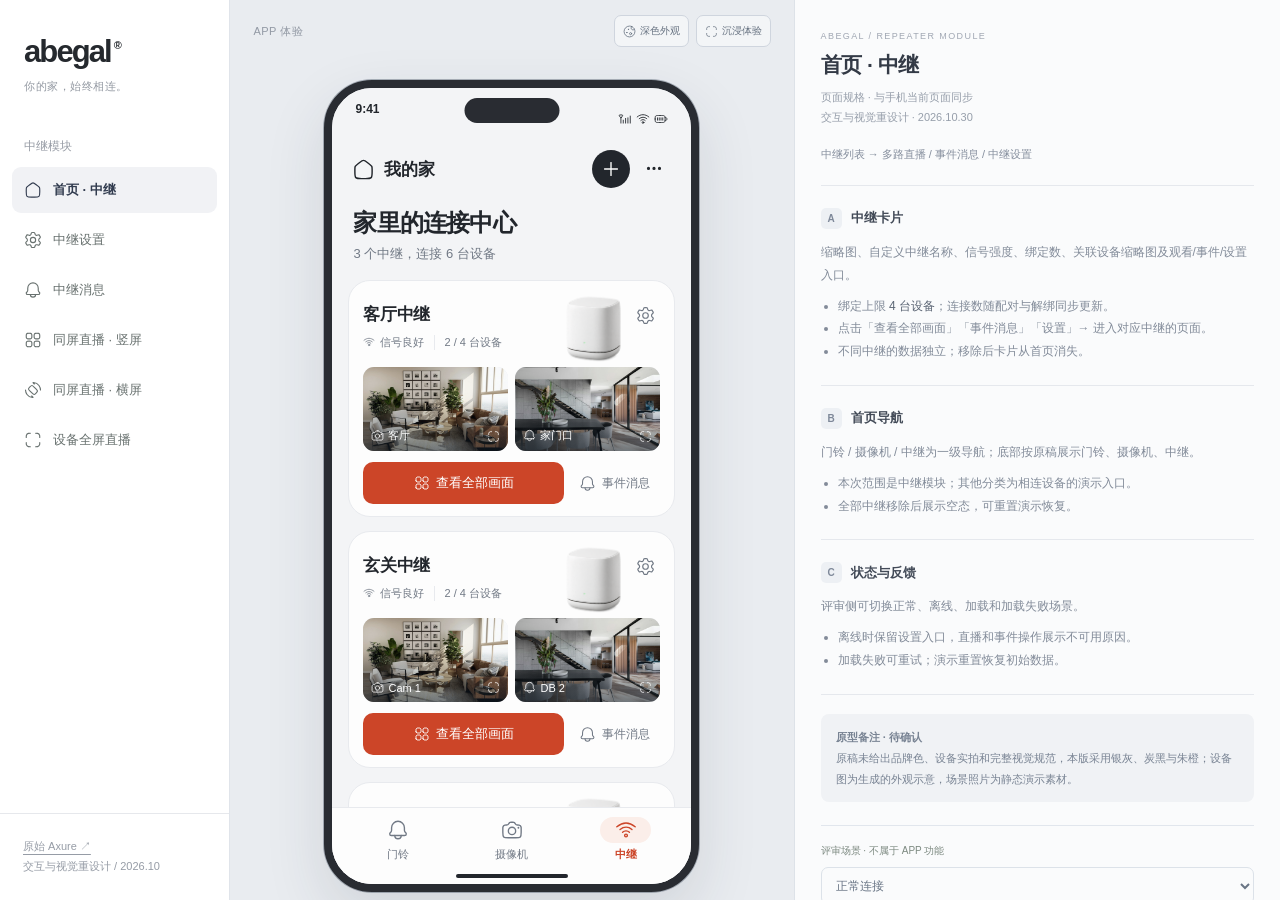
==== commit ac4687f0: "feat: redesign repeater consumer flows" ====
--- a/index.html
+++ b/index.html
@@ -1,3 +1,3 @@
 <!doctype html>
-<html lang="zh-CN"><head><base href="./high-fidelity/"><meta charset="utf-8"><meta name="viewport" content="width=device-width,initial-scale=1"><meta name="theme-color" content="#137866"><title>Abegal · 中继与家庭守护</title><link rel="icon" href="data:image/svg+xml,%3Csvg xmlns='http://www.w3.org/2000/svg' viewBox='0 0 40 40'%3E%3Crect width='40' height='40' rx='12' fill='%23137866'/%3E%3Cpath d='M10 29 20 9l10 20M14 22h12' stroke='white' stroke-width='3' fill='none'/%3E%3C/svg%3E"><link rel="stylesheet" href="styles/tokens.css"><link rel="stylesheet" href="styles/app.css"></head>
+<html lang="zh-CN"><head><base href="./high-fidelity/"><meta charset="utf-8"><meta name="viewport" content="width=device-width,initial-scale=1"><meta name="theme-color" content="#cc4528"><title>Abegal · 中继与家庭守护</title><link rel="icon" href="data:image/svg+xml,%3Csvg xmlns='http://www.w3.org/2000/svg' viewBox='0 0 40 40'%3E%3Crect width='40' height='40' rx='12' fill='%23137866'/%3E%3Cpath d='M10 29 20 9l10 20M14 22h12' stroke='white' stroke-width='3' fill='none'/%3E%3C/svg%3E"><link rel="stylesheet" href="styles/tokens.css"><link rel="stylesheet" href="styles/app.css"><link rel="stylesheet" href="styles/product.css"></head>
 <body><div id="root"></div><script type="module" src="app/index.js"></script></body></html>
